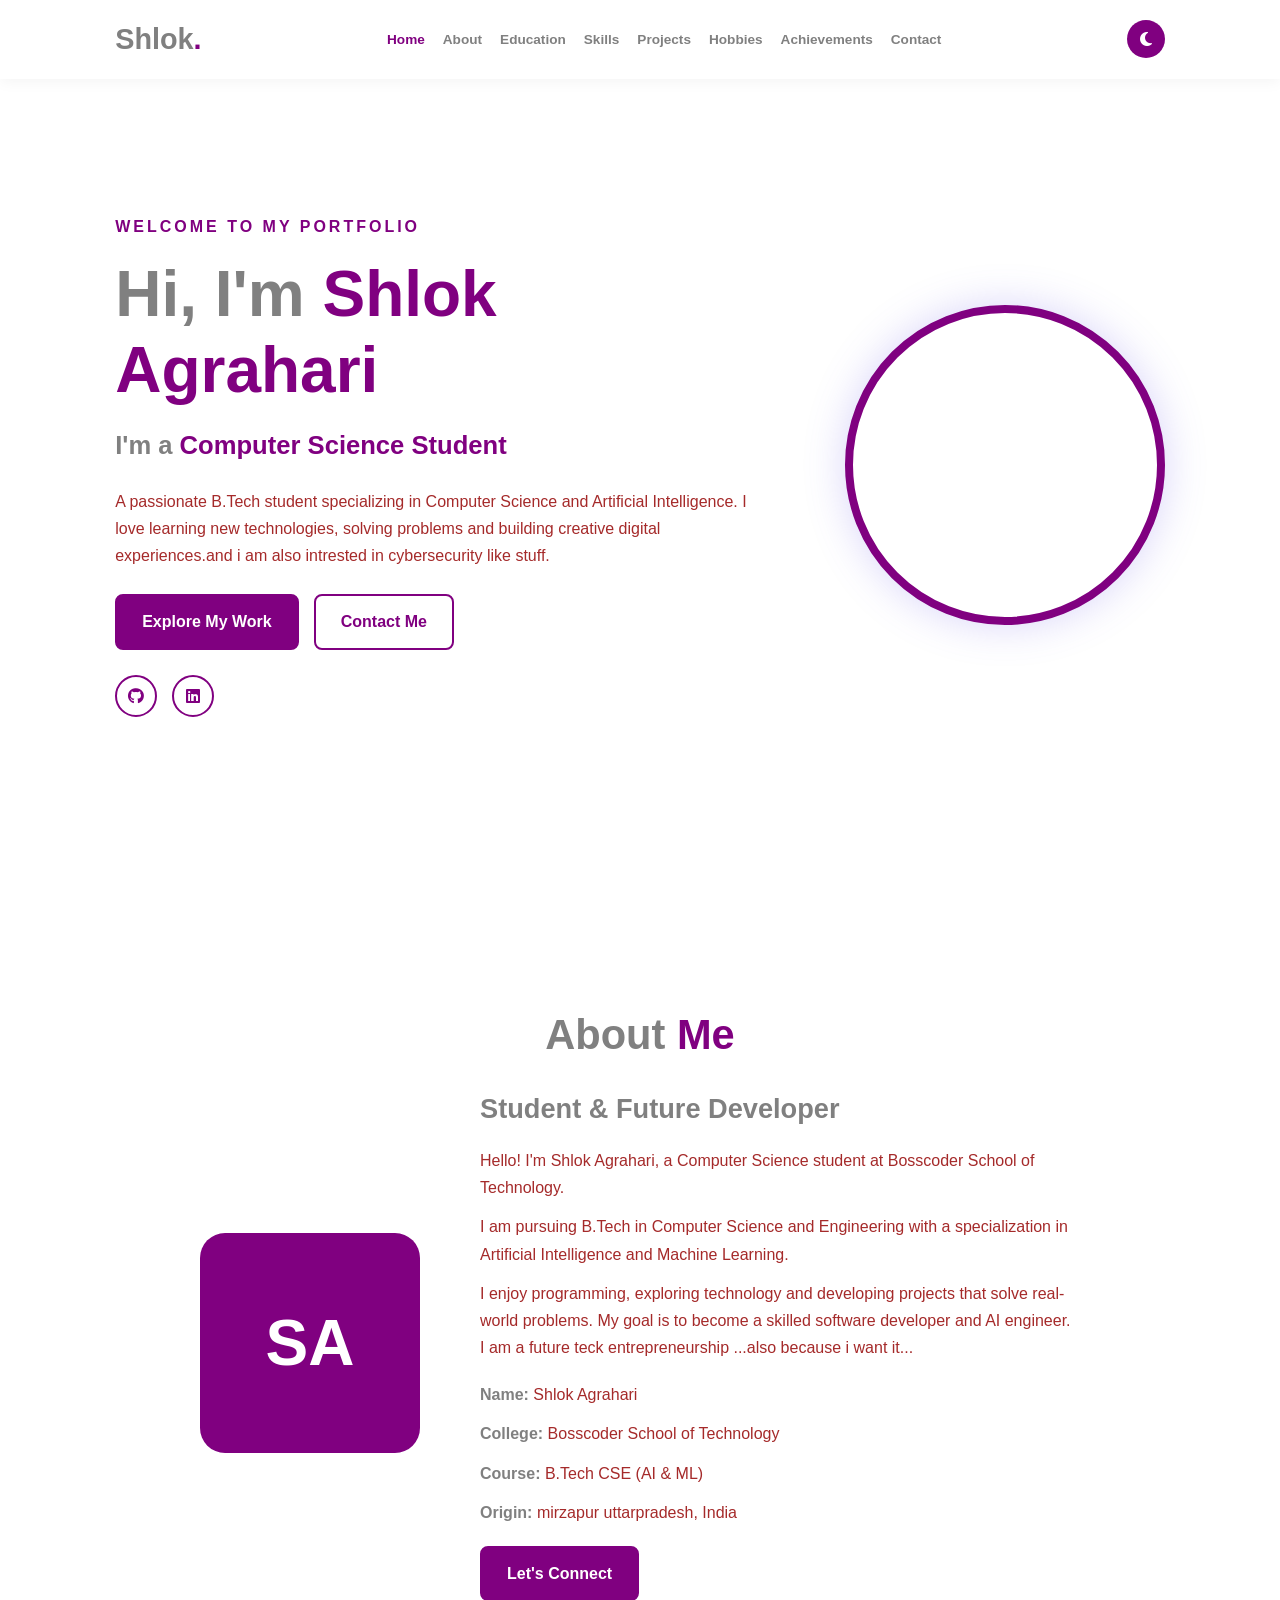
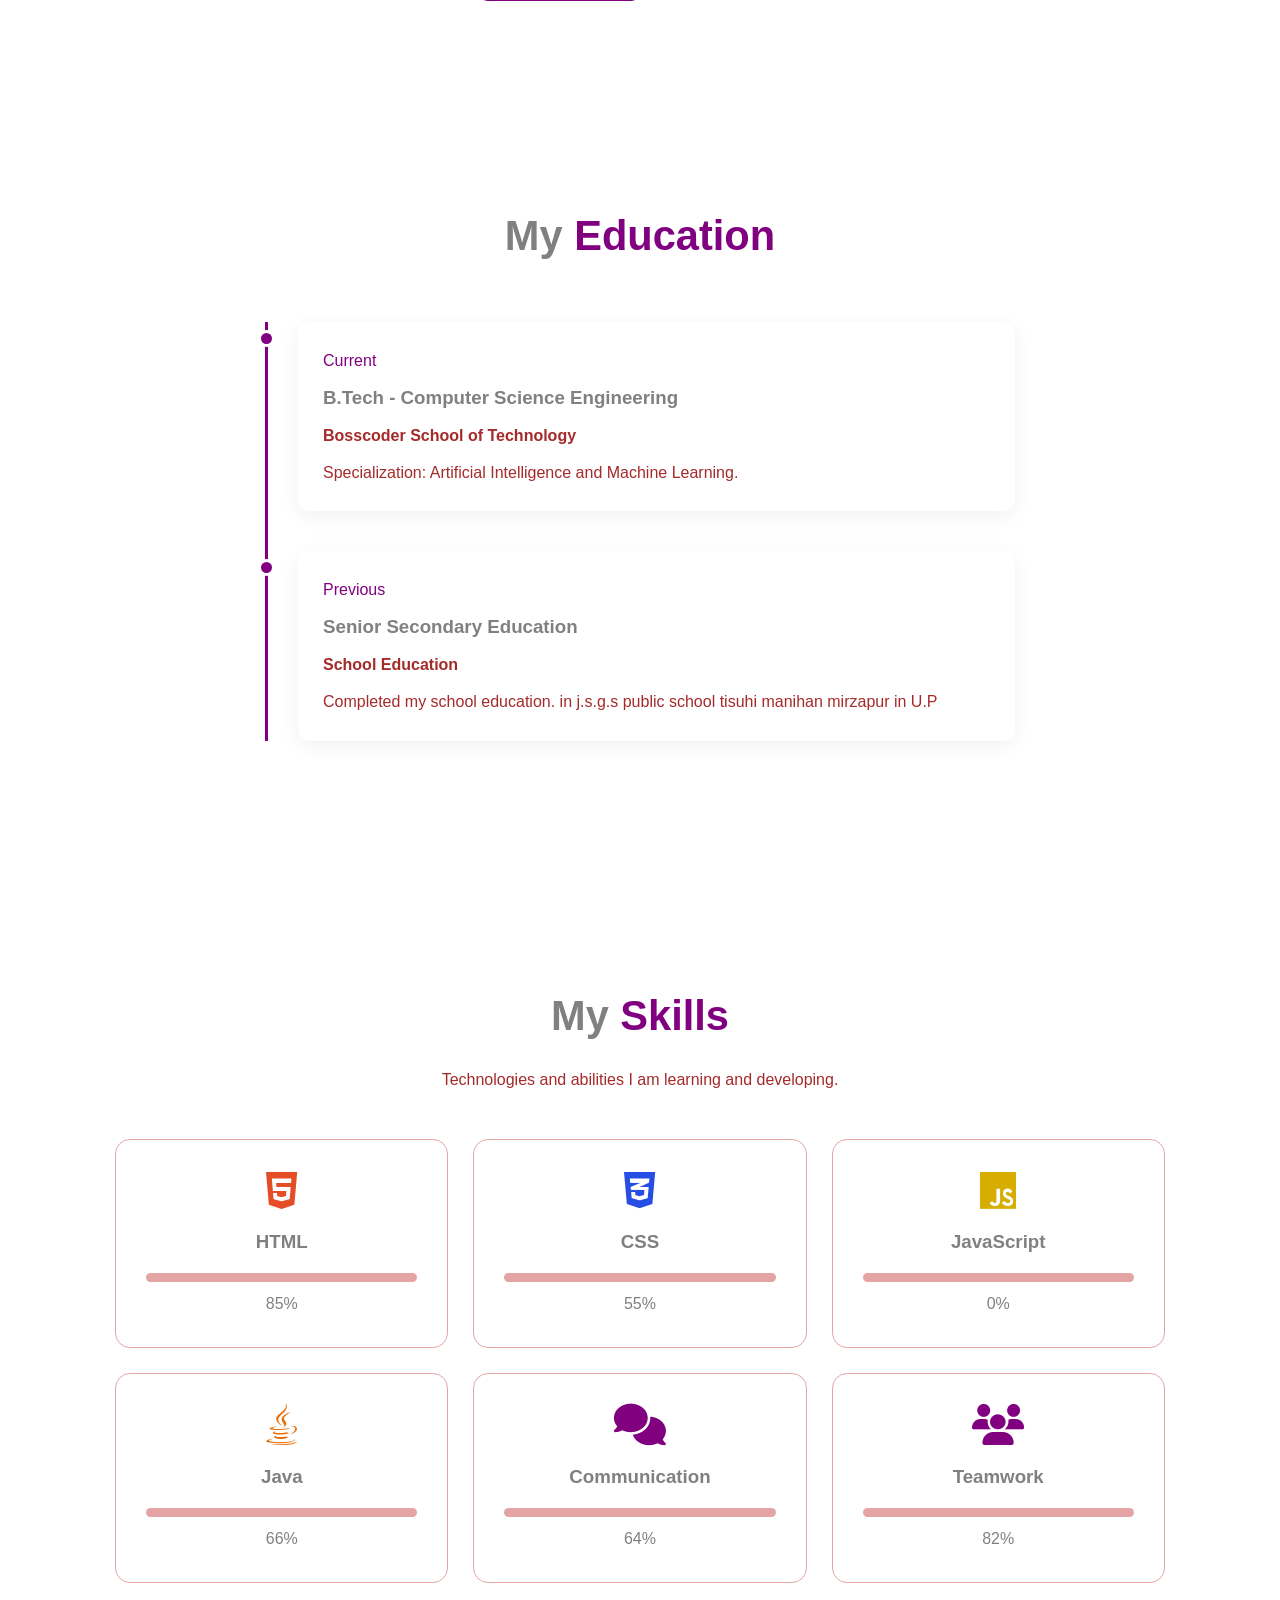
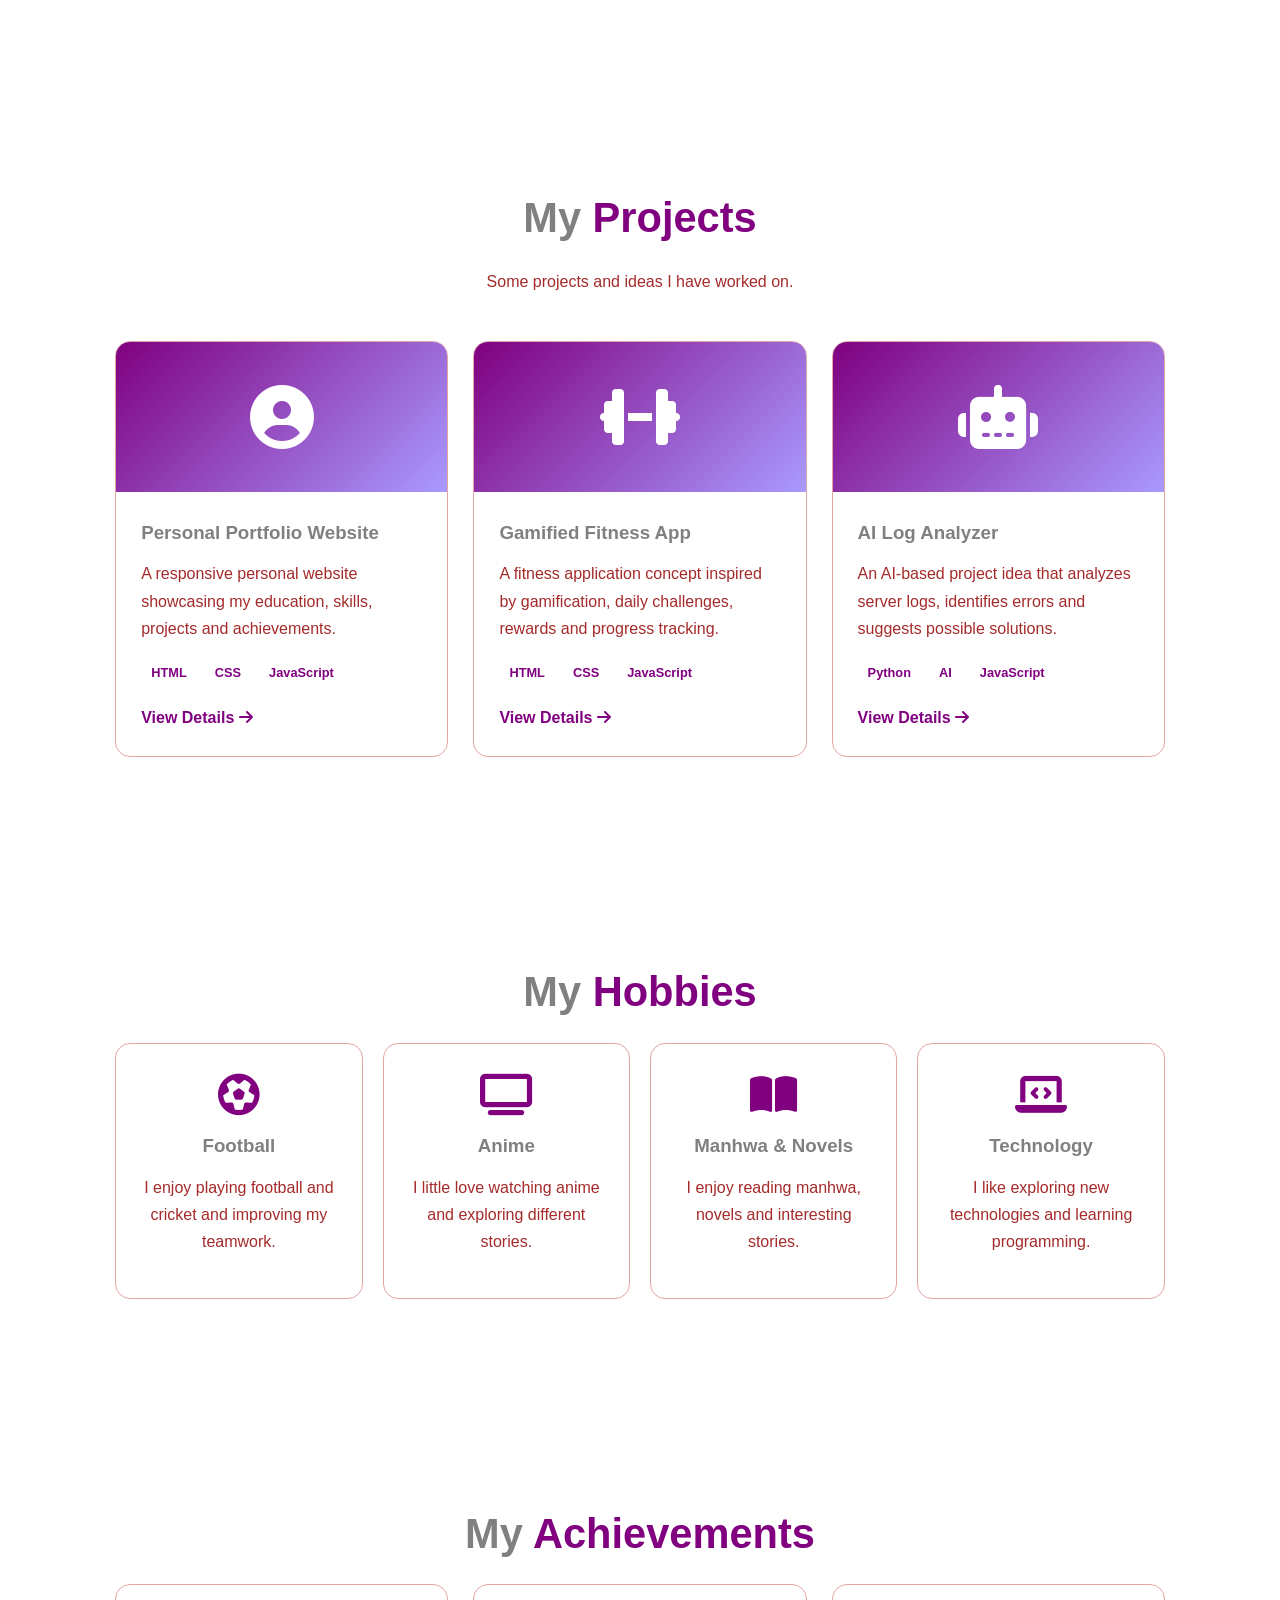
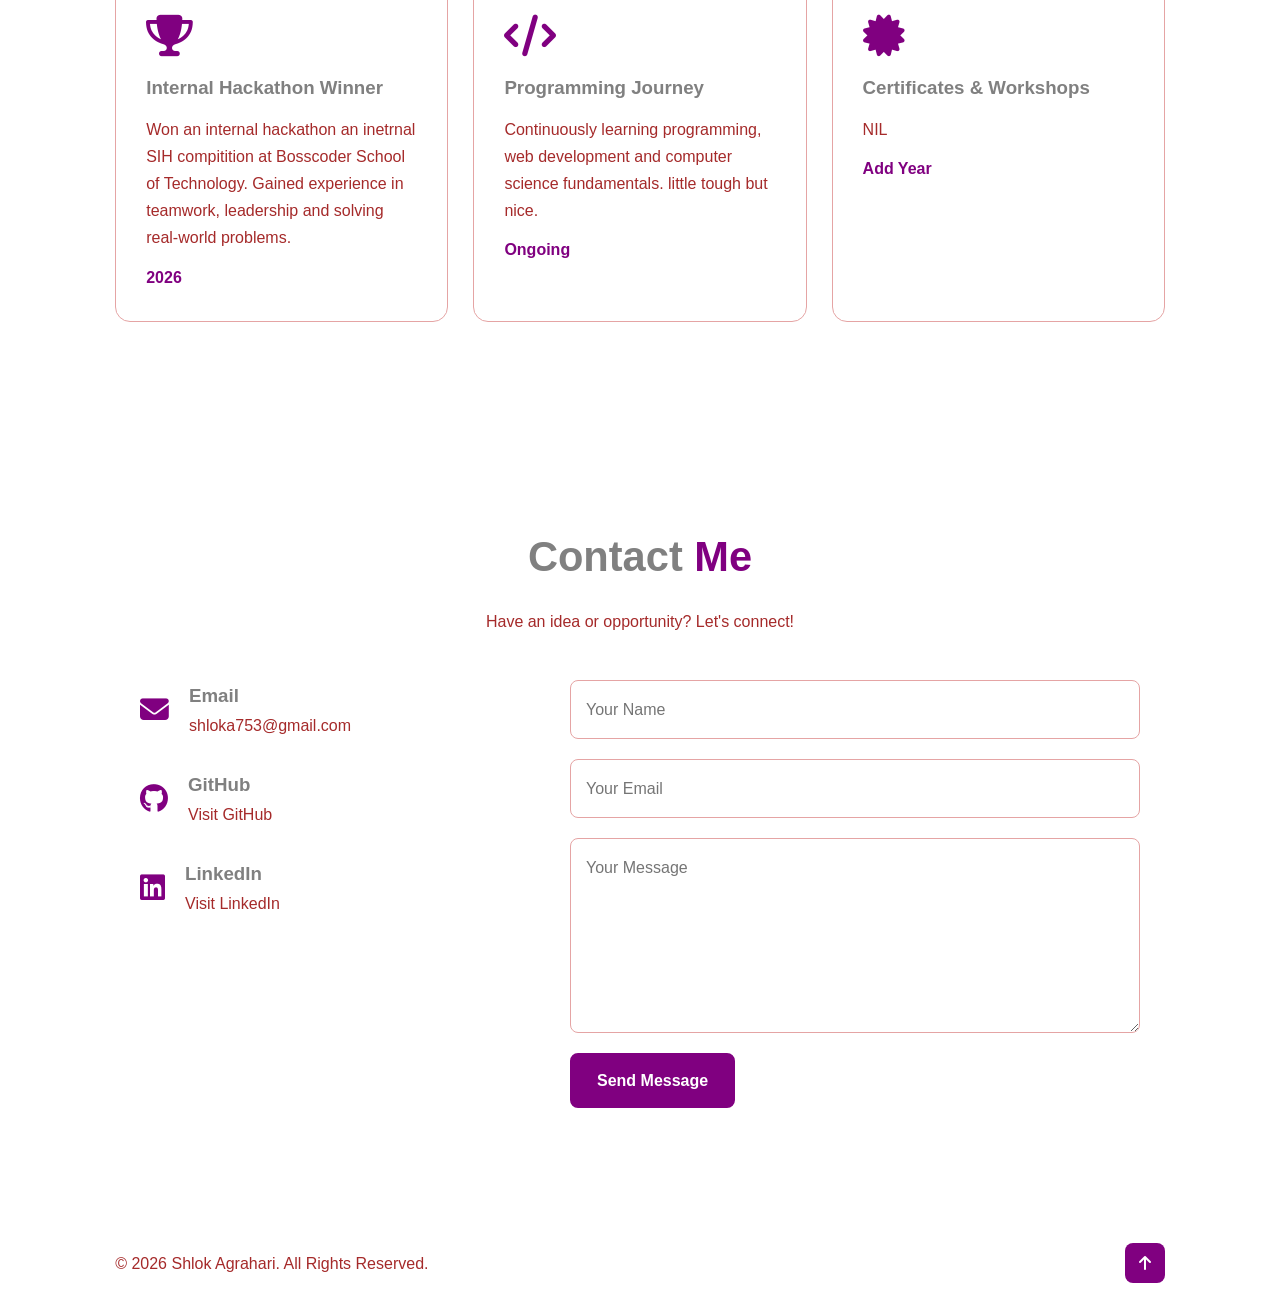
==== index.html @ 2ee278d6 "Rename identity.html to index.html" ====
<!doctype html>
<html lang="en">
  <head>
    <meta charset="UTF-8" />
    <meta name="viewport" content="width=device-width, initial-scale=1.0" />
    <meta
      name="description"
      content="Personal portfolio of a Computer Science and AI student."/>
    <title>My Portfolio | Developer</title>

    <link rel="stylesheet" href="style.css" />
    <link
      rel="stylesheet"
      href="https://cdnjs.cloudflare.com/ajax/libs/font-awesome/6.5.2/css/all.min.css"/>
  </head>

  <body>
    <header class="header">
      <a href="#home" class="logo">Shlok<span>.</span></a>
      <nav class="navbar" id="navbar">
        <a href="#home" class="nav-link active">Home</a>
        <a href="#about" class="nav-link">About</a>
        <a href="#education" class="nav-link">Education</a>
        <a href="#skills" class="nav-link">Skills</a>
        <a href="#projects" class="nav-link">Projects</a>
        <a href="#hobbies" class="nav-link">Hobbies</a>
        <a href="#achievements" class="nav-link">Achievements</a>
        <a href="#contact" class="nav-link">Contact</a>
      </nav>

      <div class="nav-actions">
        <button id="theme-toggle" class="theme-btn" aria-label="Toggle theme">
          <i class="fas fa-moon"></i>
        </button>

        <button id="menu-toggle" class="menu-btn" aria-label="Open menu">
          <i class="fas fa-bars"></i>
        </button>
      </div>
    </header>

    <section class="home section" id="home">
      <div class="home-content">
        <p class="welcome">WELCOME TO MY PORTFOLIO</p>

        <h1>Hi, I'm <span>Shlok Agrahari</span></h1>

        <h2>I'm a <span class="typing-text">Computer Science Student</span></h2>
         <p class="home-description">
          A passionate B.Tech student specializing in Computer Science and
          Artificial Intelligence. I love learning new technologies, solving
          problems and building creative digital experiences.and i am also intrested in cybersecurity like stuff.
        </p>

        <div class="home-buttons">
          <a href="#projects" class="btn">Explore My Work</a>
          <a href="#contact" class="btn btn-outline">Contact Me</a>
        </div>

        <div class="social-icons">
          <a href="https://github.com/shloka753-agrahari" target="_blank" aria-label="GitHub"
            ><i class="fab fa-github"></i
          ></a>
          <a href="https://www.linkedin.com/in/shlok-agrahari-962346431/recent-activity/all/" target="_blank" aria-label="LinkedIn"
            ><i class="fab fa-linkedin"></i
          ></a>
        </div>
      </div>
      <div class="home-image">
        <div class="profile-circle">
          <img
            src="images/profile.jpg"
            alt="Shlok's profile photograph"
            onerror="
              this.style.display = 'none';
              this.nextElementSibling.style.display = 'flex';"/>
         <img src="/Users/shlokagrahari/Downloads/file.png" alt="Shlok" >
        </div>
      </div>
    </section>

    <section class="about section" id="about">
      <h2 class="section-title">About <span>Me</span></h2>

      <div class="about-container">
        <div class="about-image">
          <div class="about-avatar">SA</div>
        </div>

        <div class="about-content">
          <h3>Student & Future Developer</h3>

          <p>
            Hello! I'm Shlok Agrahari, a Computer Science student at Bosscoder
            School of Technology.
          </p>

          <p>
            I am pursuing B.Tech in Computer Science and Engineering with a
            specialization in Artificial Intelligence and Machine Learning.
          </p>

          <p>
            I enjoy programming, exploring technology and developing projects
            that solve real-world problems. My goal is to become a skilled
            software developer and AI engineer.
            <br>I am a future teck entrepreneurship ...also because i want it...
          </p>

          <div class="personal-info">
            <p><strong>Name:</strong> Shlok Agrahari</p>
            <p><strong>College:</strong> Bosscoder School of Technology</p>
            <p><strong>Course:</strong> B.Tech CSE (AI & ML)</p>
            <p><strong>Origin:</strong> mirzapur uttarpradesh, India</p>
          </div>

          <a href="#contact" class="btn">Let's Connect</a>
        </div>
      </div>
    </section>

    <section class="education section" id="education">
      <h2 class="section-title">My <span>Education</span></h2>

      <div class="timeline">
        <div class="timeline-item">
          <div class="timeline-dot"></div>
          <div class="timeline-content">
            <span class="year">Current</span>
            <h3>B.Tech - Computer Science Engineering</h3>
            <h4>Bosscoder School of Technology</h4>
            <p>Specialization: Artificial Intelligence and Machine Learning.</p>
          </div>
        </div>

        <div class="timeline-item">
          <div class="timeline-dot"></div>
          <div class="timeline-content">
            <span class="year">Previous</span>
            <h3>Senior Secondary Education</h3>
            <h4>School Education</h4>
            <p>
              Completed my school education. in j.s.g.s public school tisuhi manihan mirzapur in U.P
            </p>
          </div>
        </div>
      </div>
    </section>

    <section class="skills section" id="skills">
      <h2 class="section-title">My <span>Skills</span></h2>

      <p class="section-subtitle">
        Technologies and abilities I am learning and developing.
      </p>

      <div class="skills-container">
        <div class="skill-card">
          <i class="fab fa-html5 html-icon"></i>
          <h3>HTML</h3>
          <div class="progress">
            <div class="progress-bar" data-width="85%"></div>
          </div>
          <span>85%</span>
        </div>

        <div class="skill-card">
          <i class="fab fa-css3-alt css-icon"></i>
          <h3>CSS</h3>
          <div class="progress">
            <div class="progress-bar" data-width="75%"></div>
          </div>
          <span>55%</span>
        </div>

        <div class="skill-card">
          <i class="fab fa-js js-icon"></i>
          <h3>JavaScript</h3>
          <div class="progress">
            <div class="progress-bar" data-width="40%"></div>
          </div>
          <span>0%</span>
        </div>

        <div class="skill-card">
          <i class="fab fa-java java-icon"></i>
          <h3>Java</h3>
          <div class="progress">
            <div class="progress-bar" data-width="65%"></div>
          </div>
          <span>66%</span>
        </div>

        <div class="skill-card">
          <i class="fas fa-comments"></i>
          <h3>Communication</h3>
          <div class="progress">
            <div class="progress-bar" data-width="70%"></div>
          </div>
          <span>64%</span>
        </div>

        <div class="skill-card">
          <i class="fas fa-users"></i>
          <h3>Teamwork</h3>
          <div class="progress">
            <div class="progress-bar" data-width="85%"></div>
          </div>
          <span>82%</span>
        </div>
      </div>
    </section>

    <section class="projects section" id="projects">
      <h2 class="section-title">My <span>Projects</span></h2>

      <p class="section-subtitle">Some projects and ideas I have worked on.</p>

      <div class="projects-container">
        <div class="project-card">
          <div class="project-icon">
            <i class="fas fa-user-circle"></i>
          </div>
          <div class="project-content">
            <h3>Personal Portfolio Website</h3>
            <p>
              A responsive personal website showcasing my education, skills,
              projects and achievements.
            </p>
            <div class="tech-stack">
              <span>HTML</span>
              <span>CSS</span>
              <span>JavaScript</span>
            </div>
            <a href="#contact" class="project-link">
              View Details <i class="fas fa-arrow-right"></i>
            </a>
          </div>
        </div>

        <div class="project-card">
          <div class="project-icon">
            <i class="fas fa-dumbbell"></i>
          </div>
          <div class="project-content">
            <h3>Gamified Fitness App</h3>
            <p>
              A fitness application concept inspired by gamification, daily
              challenges, rewards and progress tracking.
            </p>
            <div class="tech-stack">
              <span>HTML</span>
              <span>CSS</span>
              <span>JavaScript</span>
            </div>
            <a href="#contact" class="project-link">
              View Details <i class="fas fa-arrow-right"></i>
            </a>
          </div>
        </div>

        <div class="project-card">
          <div class="project-icon">
            <i class="fas fa-robot"></i>
          </div>
          <div class="project-content">
            <h3>AI Log Analyzer</h3>
            <p>
              An AI-based project idea that analyzes server logs, identifies
              errors and suggests possible solutions.
            </p>
            <div class="tech-stack">
              <span>Python</span>
              <span>AI</span>
              <span>JavaScript</span>
            </div>
            <a href="#contact" class="project-link">
              View Details <i class="fas fa-arrow-right"></i>
            </a>
          </div>
        </div>
      </div>
    </section>

    <section class="hobbies section" id="hobbies">
      <h2 class="section-title">My <span>Hobbies</span></h2>

      <div class="hobbies-container">
        <div class="hobby-card">
          <i class="fas fa-futbol"></i>
          <h3>Football</h3>
          <p>I enjoy playing football and cricket and improving my teamwork.</p>
        </div>

        <div class="hobby-card">
          <i class="fas fa-tv"></i>
          <h3>Anime</h3>
          <p>I little love watching anime and exploring different stories.</p>
        </div>

        <div class="hobby-card">
          <i class="fas fa-book-open"></i>
          <h3>Manhwa & Novels</h3>
          <p>I enjoy reading manhwa, novels and interesting stories.</p>
        </div>

        <div class="hobby-card">
          <i class="fas fa-laptop-code"></i>
          <h3>Technology</h3>
          <p>I like exploring new technologies and learning programming.</p>
        </div>
      </div>
    </section>

    <section class="achievements section" id="achievements">
      <h2 class="section-title">My <span>Achievements</span></h2>

      <div class="achievements-container">
        <div class="achievement-card">
          <i class="fas fa-trophy"></i>
          <h3>Internal Hackathon Winner</h3>
          <p>
            Won an internal hackathon an inetrnal SIH compitition at Bosscoder School of Technology. Gained
            experience in teamwork, leadership and solving real-world problems.
          </p>
          <span class="achievement-year">2026</span>
        </div>

        <div class="achievement-card">
          <i class="fas fa-code"></i>
          <h3>Programming Journey</h3>
          <p>
            Continuously learning programming, web development and computer
            science fundamentals.  little tough but nice.  
          </p>
          <span class="achievement-year">Ongoing</span>
        </div>

        <div class="achievement-card">
          <i class="fas fa-certificate"></i>
          <h3>Certificates & Workshops</h3>
          <p>
            NIL
          </p>
          <span class="achievement-year">Add Year</span>
        </div>
      </div>
    </section>

    <section class="contact section" id="contact">
      <h2 class="section-title">Contact <span>Me</span></h2>

      <p class="section-subtitle">
        Have an idea or opportunity? Let's connect!
      </p>

      <div class="contact-container">
        <div class="contact-info">
          <div class="contact-item">
            <i class="fas fa-envelope"></i>
            <div>
              <h3>Email</h3>
              <p>shloka753@gmail.com</p>
            </div>
          </div>

          <div class="contact-item">
            <i class="fab fa-github"></i>
            <div>
              <h3>GitHub</h3>
              <a href="https://github.com/shloka753-agrahari/project-portfolio" target="_blank"> Visit GitHub </a>
            </div>
          </div>

          <div class="contact-item">
            <i class="fab fa-linkedin"></i>
            <div>
              <h3>LinkedIn</h3>
              <a href="https://www.linkedin.com/in/shlok-agrahari-962346431/" target="_blank">
                Visit LinkedIn
              </a>
            </div>
          </div>
        </div>

        <form id="contact-form" class="contact-form" novalidate>
          <input type="text" id="name" placeholder="Your Name" />
          <small class="error" id="name-error"></small>

          <input type="email" id="email" placeholder="Your Email" />
          <small class="error" id="email-error"></small>

          <textarea id="message" rows="6" placeholder="Your Message"></textarea>
          <small class="error" id="message-error"></small>

          <button type="submit" class="btn">Send Message</button>

          <p id="form-status" role="status" aria-live="polite"></p>
        </form>
      </div>
    </section>

    <footer class="footer">
      <p>© 2026 Shlok Agrahari. All Rights Reserved.</p>

      <a href="#home" class="back-to-top" aria-label="Back to top">
        <i class="fas fa-arrow-up"></i>
      </a>
    </footer>

    <script src="script.js"></script>
  </body>
</html>
---- style.css ----
* {
  margin: 0;
  padding: 0;
  box-sizing: border-box;
}

html {
  scroll-behavior: smooth;
}

:root {
  --bg-color: white;
  --second-bg: white;
  --text-color: grey;
  --main-color: purple;
  --card-color:  white;
  --muted-color: brown;
  --border-color:rgb(229, 164, 164);
}

body.dark-theme {
  --bg-color: rgb(209, 249, 209);
  --second-bg: #dee3f8;
  --text-color: #f1f2ff;
  --main-color: rgb(245, 187, 187);
  --card-color: white;
  --muted-color: rgb(229, 216, 216);
  --border-color: rgb(185, 185, 251);
}

body {
  font-family: "Segoe UI", Arial, sans-serif;
  background: var(--bg-color);
  color: var(--text-color);
  line-height: 1.7;
  transition:
    background 0.3s,
    color 0.3s;
}

a {
  text-decoration: none;
  color: inherit;
}
button,
input,
textarea {
  font: inherit;
}

.section {
  padding: 100px 9%;
  scroll-margin-top: 75px;
}

.about,
.skills,
.hobbies,
.contact {
  background: var(--second-bg);
}

.section-title {
  font-size: clamp(2rem, 4vw, 2.6rem);
  text-align: center;
  margin-bottom: 15px;
}

.section-title span,
.home-content h1 span,
.logo span,
.typing-text,
.year,
.achievement-year,
.project-link {
  color: var(--main-color);
}

.section-subtitle {
  text-align: center;
  color: var(--muted-color);
  margin-bottom: 45px;
}

.header {
  position: fixed;
  top: 0;
  left: 0;
  width: 100%;
  padding: 15px 9%;
  background: var(--second-bg);
  display: flex;
  justify-content: space-between;
  align-items: center;
  z-index: 1000;
  box-shadow: 0 2px 15px rgba(0, 0, 0, 0.05);
}

.logo {
  font-size: 1.8rem;
  font-weight: 800;
}

.navbar {
  display: flex;
  align-items: center;
  gap: 18px;
}
.navbar a {
  font-size: 0.85rem;
  font-weight: 600;
  transition: 0.3s;
}
.navbar a:hover,
.navbar a.active {
  color: var(--main-color);
}

.nav-actions {
  display: flex;
  gap: 12px;
}

.theme-btn,
.menu-btn {
  background: var(--main-color);
  color: #fff;
  border: none;
  width: 38px;
  height: 38px;
  border-radius: 50%;
  cursor: pointer;
  display: grid;
  place-items: center;
}

.menu-btn {
  display: none;
}

.home {
  min-height: 100vh;
  display: flex;
  align-items: center;
  justify-content: space-between;
  gap: 50px;
  padding-top: 130px;
}

.home-content {
  max-width: 650px;
}
.welcome {
  color: var(--main-color);
  font-weight: bold;
  letter-spacing: 3px;
  margin-bottom: 15px;
}
.home-content h1 {
  font-size: clamp(2.2rem, 5vw, 4rem);
  line-height: 1.2;
}
.home-content h2 {
  font-size: clamp(1.2rem, 2.5vw, 1.6rem);
  margin: 15px 0;
}
.home-description {
  color: var(--muted-color);
  margin: 20px 0;
}

.home-buttons {
  display: flex;
  gap: 15px;
  flex-wrap: wrap;
  margin: 25px 0;
}

.btn {
  display: inline-block;
  background: var(--main-color);
  color: #fff;
  padding: 12px 25px;
  border: 2px solid var(--main-color);
  border-radius: 8px;
  font-weight: 600;
  cursor: pointer;
  transition: 0.3s;
}

.btn:hover {
  transform: translateY(-4px);
  box-shadow: 0 5px 20px rgba(105, 87, 232, 0.25);
}

.btn-outline {
  background: transparent;
  color: var(--main-color);
}

.social-icons {
  display: flex;
  gap: 15px;
  margin-top: 25px;
}
.social-icons a {
  width: 42px;
  height: 42px;
  border: 2px solid var(--main-color);
  color: var(--main-color);
  display: grid;
  place-items: center;
  border-radius: 50%;
  transition: 0.3s;
}

.social-icons a:hover {
  background: var(--main-color);
  color: #fff;
  transform: translateY(-5px);
}

.profile-circle {
  width: 320px;
  height: 320px;
  border: 8px solid var(--main-color);
  border-radius: 50%;
  overflow: hidden;
  box-shadow: 0 0 40px rgba(105, 87, 232, 0.25);
  background: var(--second-bg);
  flex-shrink: 0;
}

.profile-circle img {
  width: 100%;
  height: 100%;
  object-fit: cover;
}

.avatar-fallback {
  display: none;
  width: 100%;
  height: 100%;
  align-items: center;
  justify-content: center;
  font-size: 5rem;
  font-weight: 800;
  color: var(--main-color);
}

.about-container {
  display: flex;
  align-items: center;
  justify-content: center;
  gap: 60px;
  max-width: 1000px;
  margin: auto;
}

.about-avatar {
  width: 220px;
  height: 220px;
  border-radius: 25px;
  background: var(--main-color);
  display: grid;
  place-items: center;
  color: #fff;
  font-size: 4rem;
  font-weight: 800;
  flex-shrink: 0;
}

.about-content {
  max-width: 600px;
}
.about-content h3 {
  font-size: 1.7rem;
  margin-bottom: 15px;
}
.about-content p {
  margin-bottom: 12px;
  color: var(--muted-color);
}
.personal-info {
  margin: 20px 0;
}
.personal-info strong {
  color: var(--text-color);
}

.timeline {
  max-width: 750px;
  margin: 50px auto 0;
  border-left: 3px solid var(--main-color);
  padding-left: 30px;
}

.timeline-item {
  position: relative;
  margin-bottom: 40px;
}
.timeline-dot {
  position: absolute;
  left: -40px;
  top: 8px;
  width: 17px;
  height: 17px;
  border-radius: 50%;
  background: var(--main-color);
  border: 3px solid var(--bg-color);
}

.timeline-content {
  padding: 25px;
  background: var(--card-color);
  border-radius: 12px;
  box-shadow: 0 5px 20px rgba(0, 0, 0, 0.06);
}

.timeline-content h3 {
  margin: 8px 0;
}
.timeline-content h4,
.timeline-content p {
  color: var(--muted-color);
}
.timeline-content p {
  margin-top: 10px;
}

.skills-container,
.projects-container,
.achievements-container {
  display: grid;
  grid-template-columns: repeat(auto-fit, minmax(280px, 1fr));
  gap: 25px;
}

.hobbies-container {
  display: grid;
  grid-template-columns: repeat(auto-fit, minmax(220px, 1fr));
  gap: 20px;
}

.skill-card,
.project-card,
.hobby-card,
.achievement-card {
  background: var(--card-color);
  border: 1px solid var(--border-color);
  border-radius: 15px;
  transition: 0.3s;
}

.skill-card,
.achievement-card {
  padding: 30px;
}
.hobby-card {
  padding: 30px 20px;
  text-align: center;
}
.skill-card {
  text-align: center;
}
.project-card {
  overflow: hidden;
}

.skill-card:hover,
.project-card:hover,
.hobby-card:hover,
.achievement-card:hover {
  transform: translateY(-8px);
  box-shadow: 0 10px 25px rgba(105, 87, 232, 0.12);
  border-color: var(--main-color);
}

.skill-card > i,
.hobby-card i,
.achievement-card i {
  font-size: 2.6rem;
  color: var(--main-color);
  margin-bottom: 15px;
}

.html-icon {
  color: #e44d26 !important;
}
.css-icon {
  color: #264de4 !important;
}
.js-icon {
  color: #d6ad00 !important;
}
.java-icon {
  color: #e76f00 !important;
}

.progress {
  width: 100%;
  height: 9px;
  background: var(--border-color);
  border-radius: 10px;
  margin: 15px 0 8px;
  overflow: hidden;
}

.progress-bar {
  width: 0;
  height: 100%;
  background: var(--main-color);
  border-radius: 10px;
  transition: width 1.5s ease;
}

.project-icon {
  height: 150px;
  display: grid;
  place-items: center;
  background: linear-gradient(135deg, var(--main-color), #a99aff);
  color: #fff;
  font-size: 4rem;
}

.project-content {
  padding: 25px;
}
.project-content p,
.hobby-card p,
.achievement-card p {
  color: var(--muted-color);
  margin: 12px 0;
}

.tech-stack {
  display: flex;
  gap: 8px;
  flex-wrap: wrap;
  margin: 15px 0;
}
.tech-stack span {
  padding: 5px 10px;
  background: var(--bg-color);
  color: var(--main-color);
  border-radius: 5px;
  font-size: 0.8rem;
  font-weight: 600;
}

.project-link,
.achievement-year {
  font-weight: bold;
}

.contact-container {
  max-width: 1000px;
  margin: auto;
  display: grid;
  grid-template-columns: 1fr 1.5fr;
  gap: 50px;
}

.contact-item {
  display: flex;
  align-items: center;
  gap: 20px;
  margin-bottom: 30px;
}
.contact-item i {
  color: var(--main-color);
  font-size: 1.8rem;
}
.contact-item p,
.contact-item a {
  color: var(--muted-color);
}

.contact-form {
  display: flex;
  flex-direction: column;
  gap: 10px;
}
.contact-form input,
.contact-form textarea {
  width: 100%;
  padding: 15px;
  border: 1px solid var(--border-color);
  border-radius: 8px;
  background: var(--bg-color);
  color: var(--text-color);
  outline: none;
}

.contact-form input:focus,
.contact-form textarea:focus {
  border-color: var(--main-color);
}
.contact-form textarea {
  resize: vertical;
}
.contact-form .btn {
  align-self: flex-start;
}

.error {
  color: #ed5151;
  font-size: 0.85rem;
}
#form-status {
  color: #239b65;
  font-weight: bold;
}

.footer {
  background: var(--bg-color);
  padding: 25px 9%;
  display: flex;
  justify-content: space-between;
  align-items: center;
  color: var(--muted-color);
}

.back-to-top {
  width: 40px;
  height: 40px;
  border-radius: 8px;
  background: var(--main-color);
  color: #fff;
  display: grid;
  place-items: center;
}

@media (max-width: 1100px) {
  .navbar {
    gap: 10px;
  }
  .navbar a {
    font-size: 0.78rem;
  }
  .section {
    padding: 90px 5%;
  }
  .header {
    padding: 15px 5%;
  }
}

@media (max-width: 900px) {
  .menu-btn {
    display: grid;
  }
  .navbar {
    position: absolute;
    top: 100%;
    left: 0;
    width: 100%;
    padding: 20px;
    background: var(--second-bg);
    display: none;
    flex-direction: column;
    gap: 20px;
    box-shadow: 0 8px 15px rgba(0, 0, 0, 0.08);
  }
  .navbar.show {
    display: flex;
  }

  .home {
    flex-direction: column-reverse;
    text-align: center;
    padding-top: 140px;
  }
  .home-buttons,
  .social-icons {
    justify-content: center;
  }
  .contact-container {
    grid-template-columns: 1fr;
  }
}

@media (max-width: 600px) {
  .section {
    padding: 75px 6%;
  }
  .profile-circle {
    width: 230px;
    height: 230px;
  }
  .about-container {
    flex-direction: column;
    text-align: center;
  }
  .about-avatar {
    width: 180px;
    height: 180px;
  }
  .timeline {
    padding-left: 25px;
  }
  .timeline-dot {
    left: -35px;
  }
  .footer {
    flex-direction: column;
    gap: 15px;
    text-align: center;
  }
}
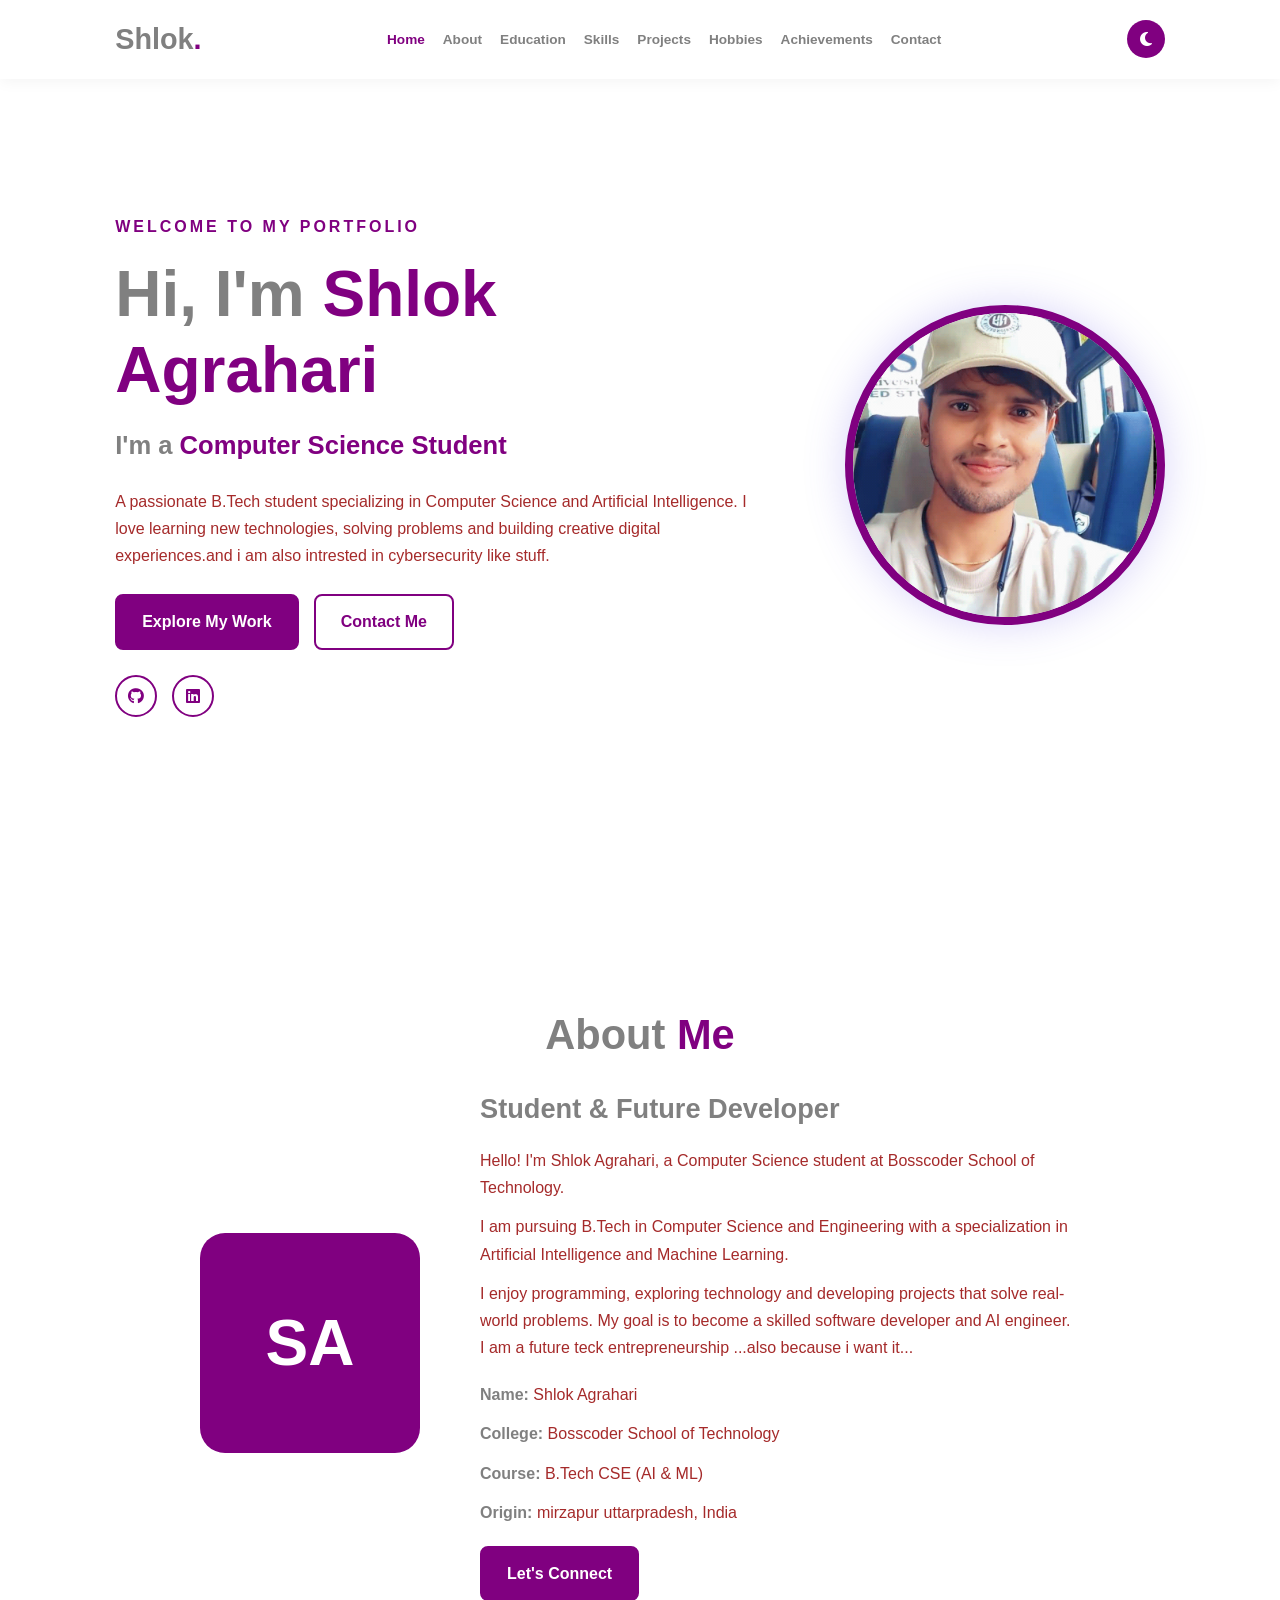
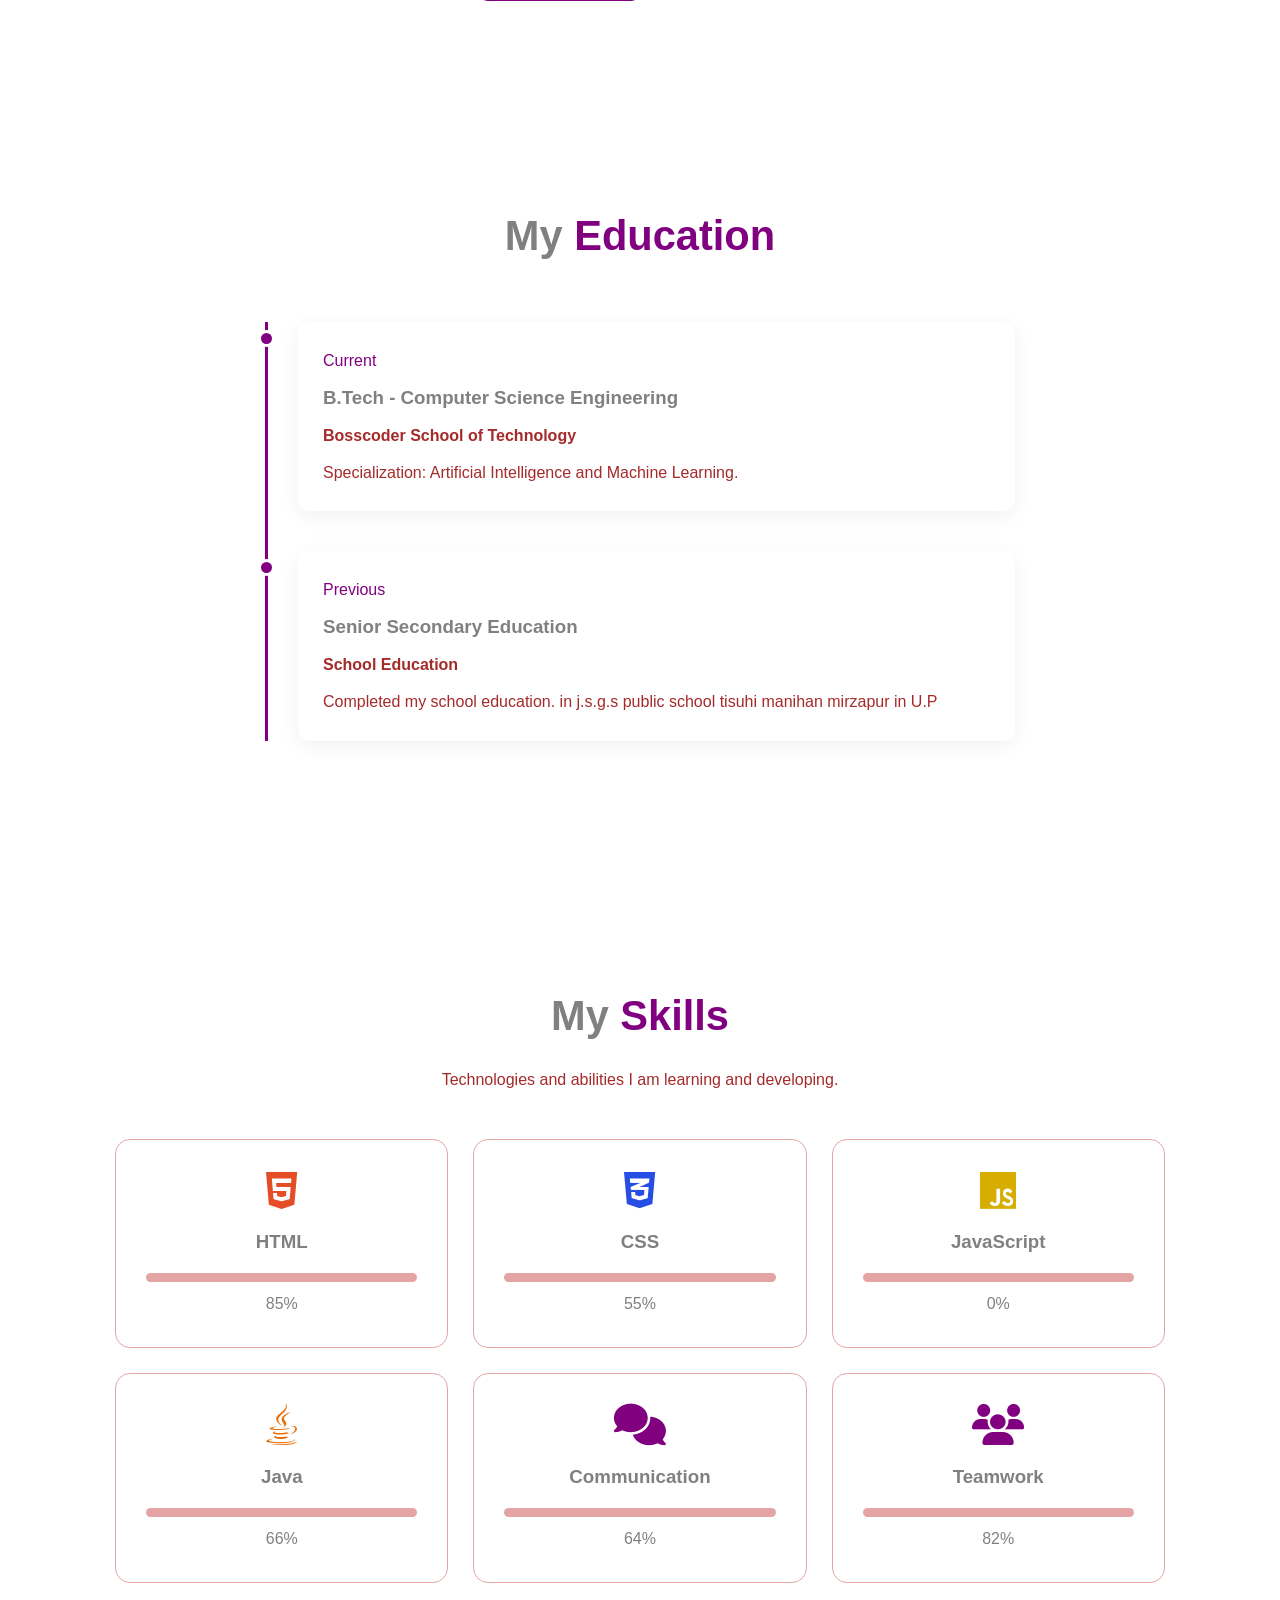
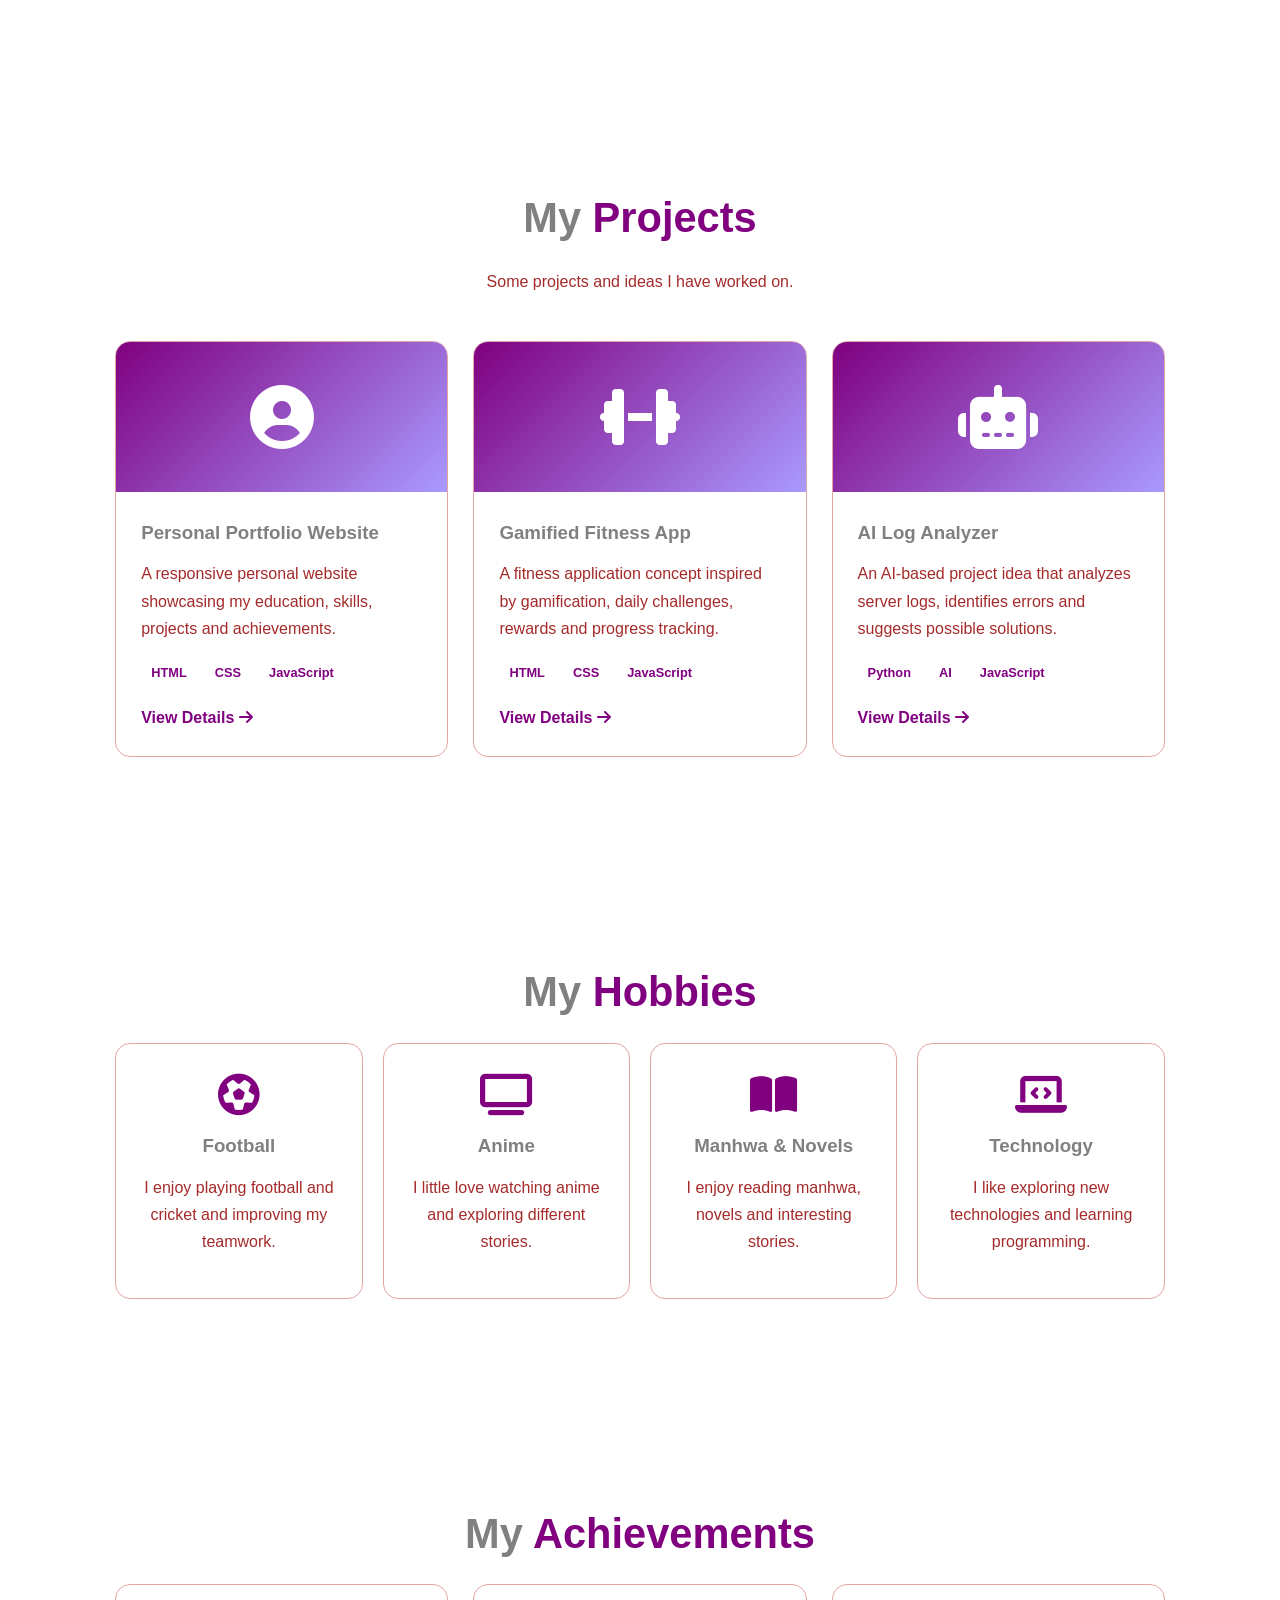
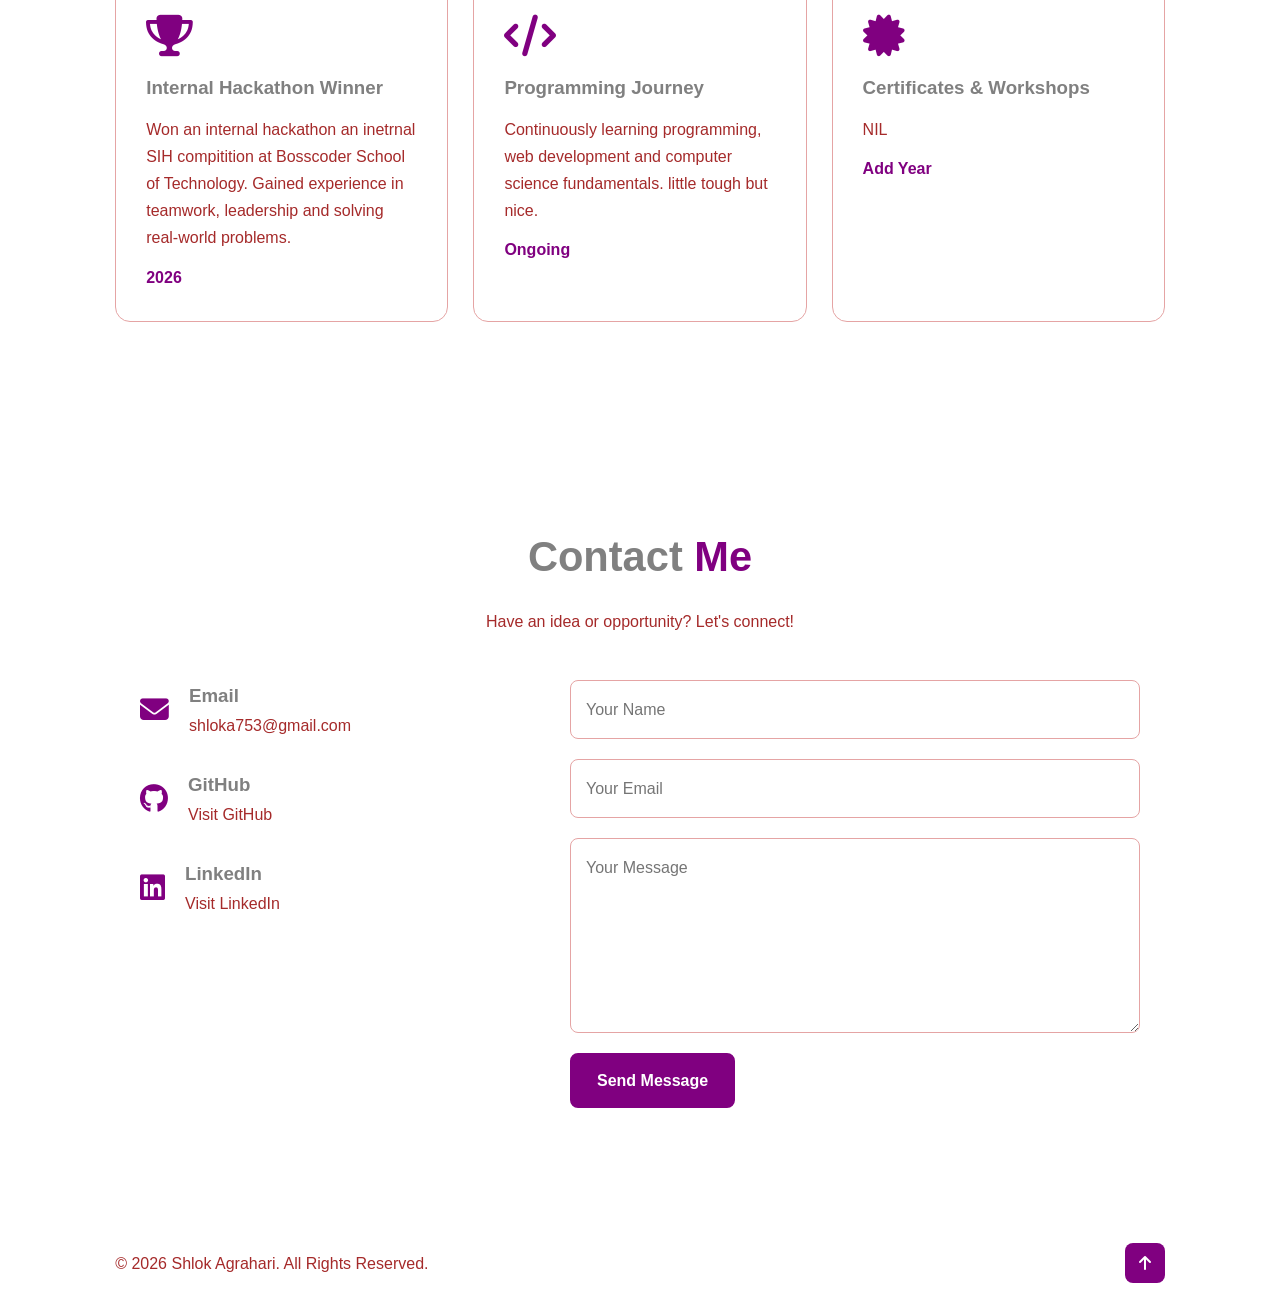
==== commit 23a6d882: "Update profile image source in index.html" ====
--- a/index.html
+++ b/index.html
@@ -69,12 +69,12 @@
       <div class="home-image">
         <div class="profile-circle">
           <img
-            src="images/profile.jpg"
+            src="file.png"
             alt="Shlok's profile photograph"
             onerror="
               this.style.display = 'none';
               this.nextElementSibling.style.display = 'flex';"/>
-         <img src="/Users/shlokagrahari/Downloads/file.png" alt="Shlok" >
+         <img src="file.png" alt="Shlok" >
         </div>
       </div>
     </section>
